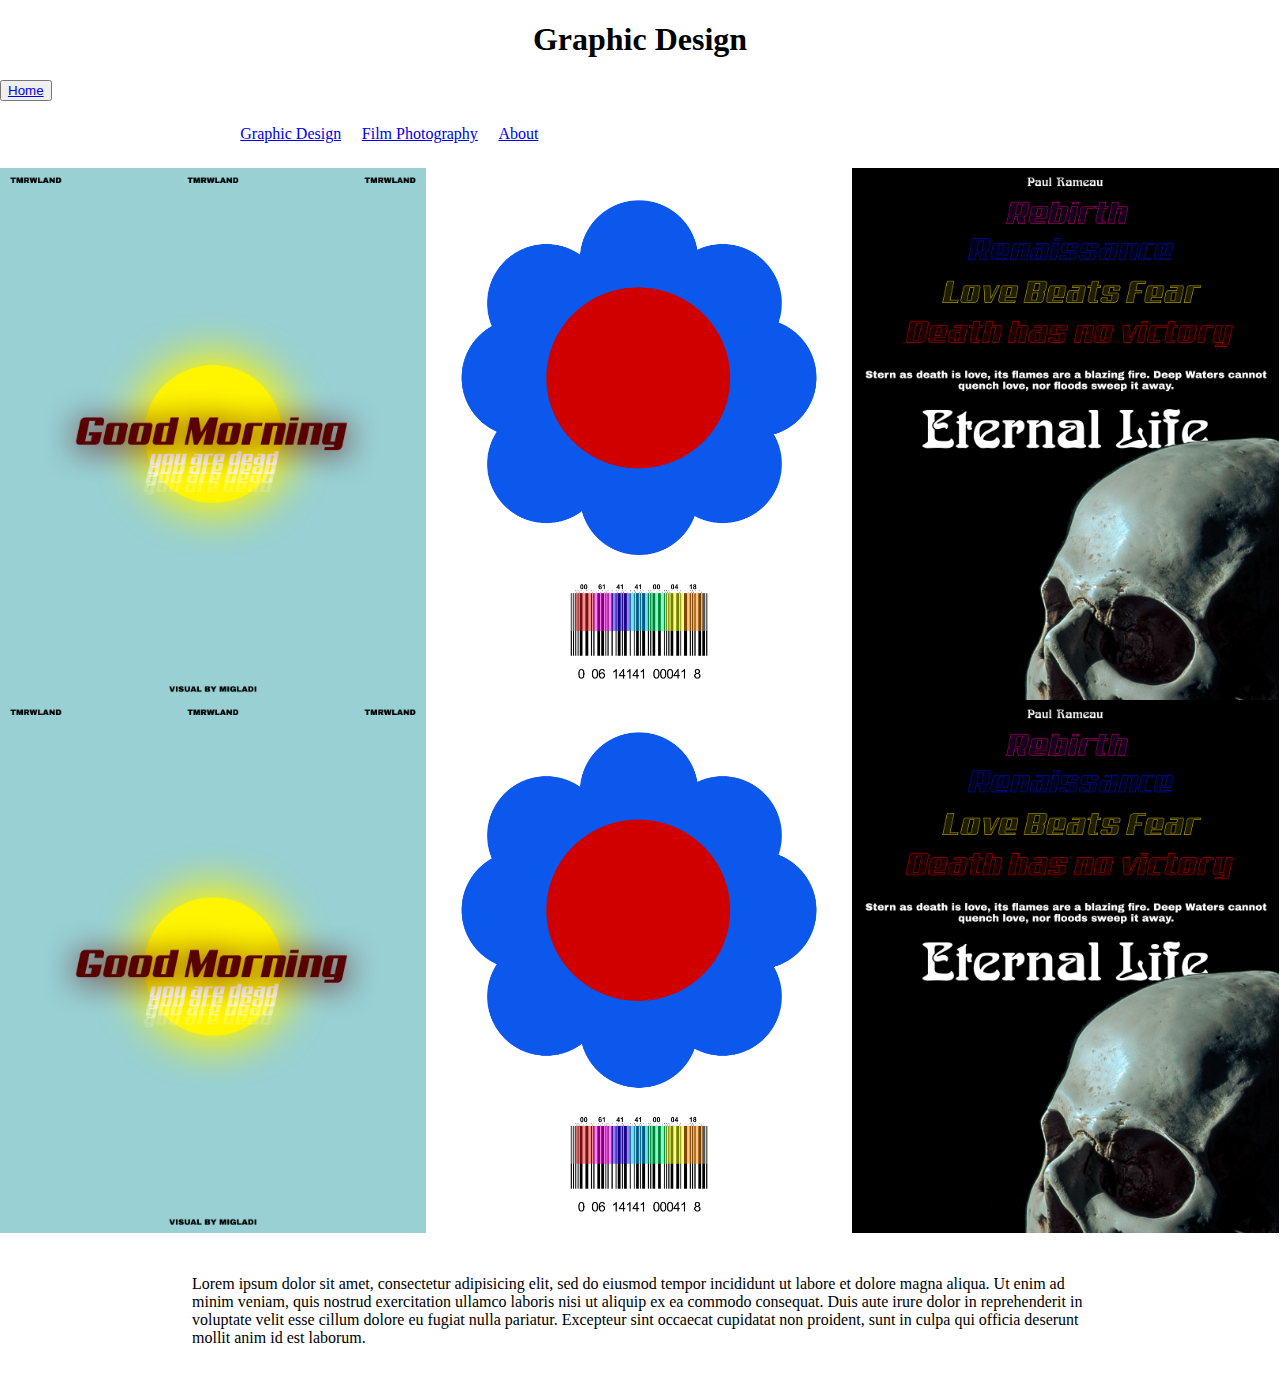
==== filmPhotography.html @ 650a717f "first commit" ====
<!DOCTYPE html>
<html>
  <head>
    <meta charset="utf-8">
    <link rel="stylesheet" href="css/main.css">
    <!-- <script type="text/javascript" src="js/main.js"/> -->
    <title>Emilio Murillo</title>
  </head>
  <body>
    <section class="hero">
      <h1>Graphic Design</h1>
      <button class="home-button"><a href="index.html">Home</a></button>
      <nav>
        <ul>
          <!-- <li><a href="uxui.html">UI/UX Design</a></li> -->
          <li><a href="graphDesign.html">Graphic Design</a></li>
          <li><a href="filmPhotography.html">Film Photography</a></li>
          <li><a href="#about">About</a></li>
        </ul>
      </nav>
      <div class="img-container">
        <img src="img/GMT.png" alt="">
        <img src="img/tekashi.png" alt="">
        <img src="img/VZ.png" alt="">
      </div>
      <div class="img-container">
        <img src="img/GMT.png" alt="">
        <img src="img/tekashi.png" alt="">
        <img src="img/VZ.png" alt="">
      </div>
      <div class="info">
        <p>Lorem ipsum dolor sit amet, consectetur adipisicing elit, sed do eiusmod tempor incididunt ut labore et dolore magna aliqua. Ut enim ad minim veniam, quis nostrud exercitation ullamco laboris nisi ut aliquip ex ea commodo consequat. Duis aute irure dolor in reprehenderit in voluptate velit esse cillum dolore eu fugiat nulla pariatur. Excepteur sint occaecat cupidatat non proident, sunt in culpa qui officia deserunt mollit anim id est laborum.</p>
      </div>
    </section>
    <section class="middle-section">

    </section>
    <section class="footer">

    </section>

  </body>



</html>
---- css/main.css ----
body{
  display:block;
  margin: 0;
}
footer{
  clear: both;
}
/* Start Welcome Page CSS*/

main {
  width: 100%;
  max-height: 100vh;
  overflow: hidden;

}
main h1 {
  display: block;
  position: absolute;
  font-family: aero;
  color: white;
  font-size: 100px;
  margin-left: 12%;
  margin-top: 2%;
  letter-spacing: 3px;
}
main img{
  display: block;
  max-width: 80%;
  margin: 0 auto;
}
main nav {
  width: 65%;
  position: absolute;
  margin: 113px;
}
main nav ul {
  width: 100%;
}
main nav ul li {
  display: inline-block;
  padding: 1%;
  font-family: ariel;
  font-weight: lighter;
  letter-spacing: 2px;
  font-size: 20px;
}
main nav ul a {
  text-decoration: none;
  color: white;
}
section.about {
  width: 100%;
  clear: both;
  min-height: 100vh;
}
section.about h2 {
  display: block;
  margin: 0 auto;
  width: 25%;
  text-align: center;
  padding-top: 15%;
  padding-bottom: 2%;
}
section.about p {
  width: 60%;
  display: block;
  margin: 0 auto;
  padding-bottom: 5%;
  font-size: 30px;

}

/* End Welcome Page CSS*/

section.footer h4{
  text-align: center;
}
section{
  float: left;
  width: 100%;
  /*border: 1px solid black;*/
}
div{
  clear: both;
}
section.hero nav {
  width: 65%;
  margin-left: 15%;
}
section.hero nav ul{
  width: 100%;
}
section.hero nav ul li {
  display: inline-block;
  padding: 1%;
}
section.hero h1{
  text-align: center;
}
section div {
  max-height: 100vh;

}
section div img {
  max-width: 33.3%;
  overflow: hidden;
  float: left;
}
section.hero div.info {
  width: 70%;
  margin: 0 auto;
  padding: 2%;
}
section.hero section.info p {
  text-align: left;
}
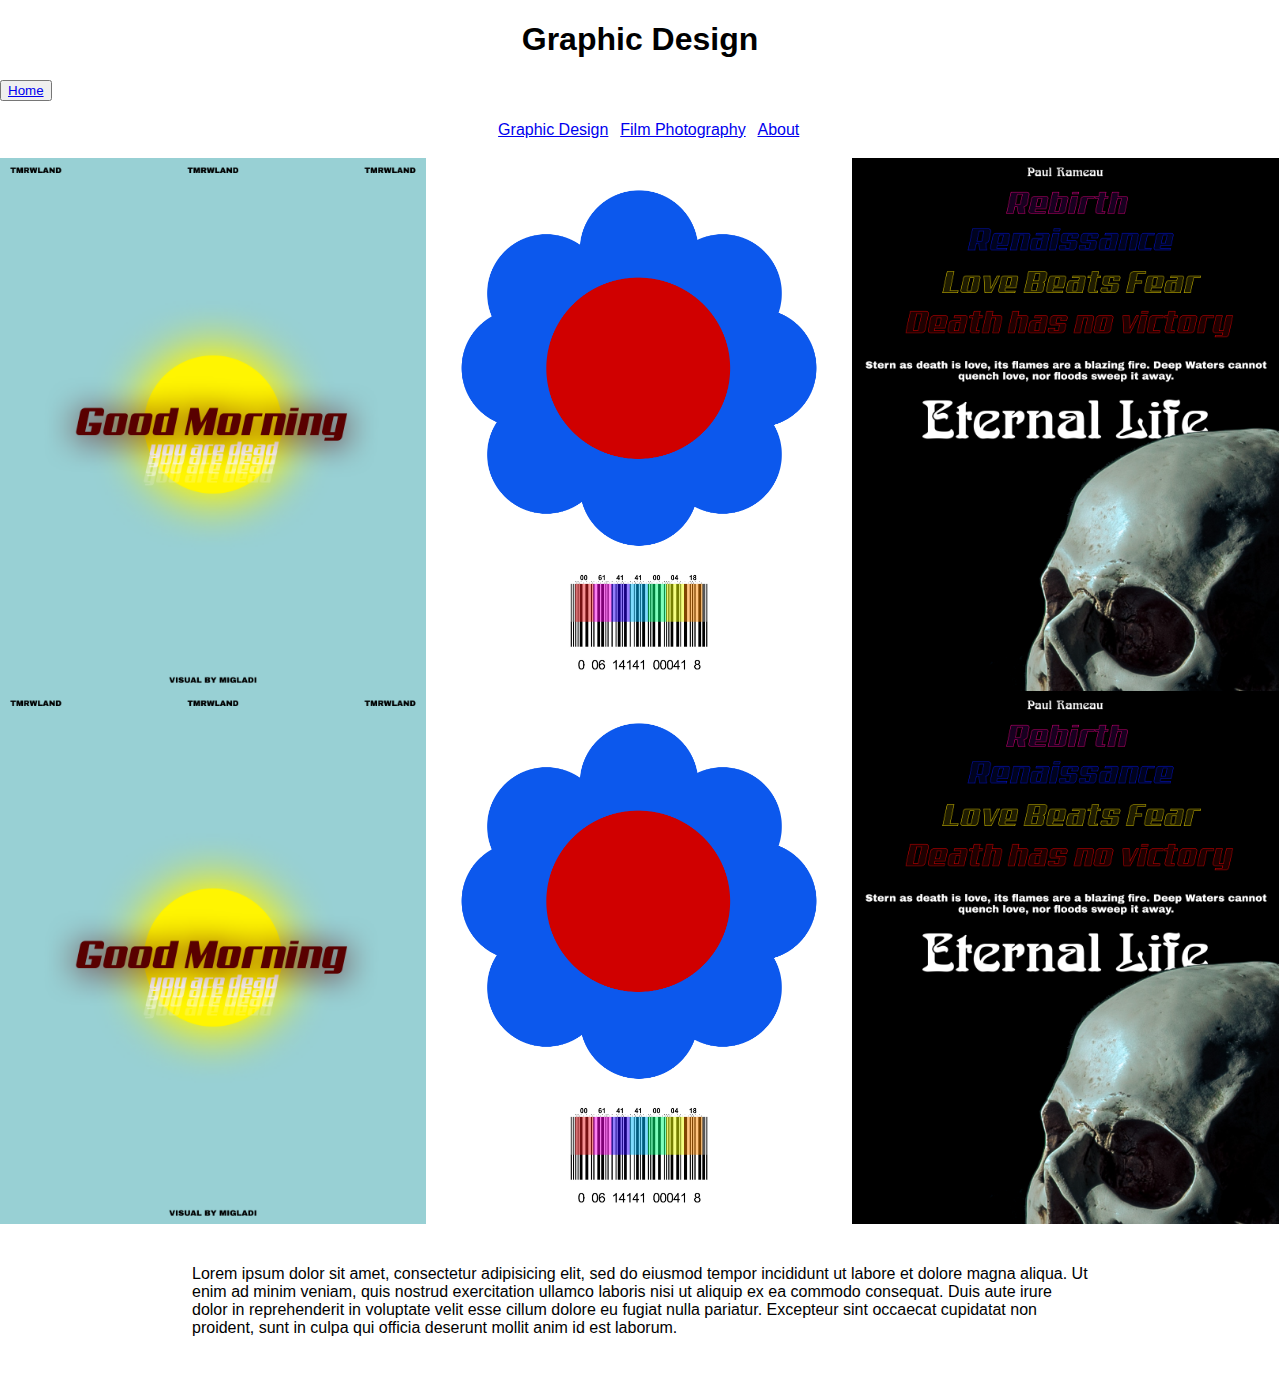
==== commit f5551659: "adding favicon and setting up film portolfio page" ====
--- a/filmPhotography.html
+++ b/filmPhotography.html
@@ -3,6 +3,8 @@
   <head>
     <meta charset="utf-8">
     <link rel="stylesheet" href="css/main.css">
+    <link rel="icon" type="image/png"
+     href="img/color-split.ico" />
     <!-- <script type="text/javascript" src="js/main.js"/> -->
     <title>Emilio Murillo</title>
   </head>
--- a/css/main.css
+++ b/css/main.css
@@ -1,6 +1,7 @@
 body{
-  display:block;
+  display: block;
   margin: 0;
+  font-family: sans-serif;
 }
 footer{
   clear: both;
@@ -10,48 +11,67 @@
 main {
   width: 100%;
   max-height: 100vh;
-  overflow: hidden;
+  float: left;
+
+}
+.hero-sec {
+  width: 50%;
+  float: left;
+  max-height: 70vh;
+  margin-left: 24%;
+  text-align: -webkit-center;
 
 }
 main h1 {
   display: block;
-  position: absolute;
-  font-family: aero;
-  color: white;
+  /*position: absolute;*/
+  font-family: helvetica;
+  color: black;
   font-size: 100px;
-  margin-left: 12%;
+  margin: 0;
+  margin-top: 33%;
+  /*margin-left: 12%;
   margin-top: 2%;
-  letter-spacing: 3px;
+  letter-spacing: 3px;*/
 }
-main img{
+main h1:hover {
+  color: blue;
+  cursor: crosshair;
+}
+/*main img{
   display: block;
-  max-width: 80%;
+  max-width: 100%;
   margin: 0 auto;
-}
+}*/
 main nav {
-  width: 65%;
-  position: absolute;
-  margin: 113px;
+  width: 75%;
+  /*position: absolute;*/
+
 }
 main nav ul {
   width: 100%;
+  padding: 0px;
 }
 main nav ul li {
   display: inline-block;
-  padding: 1%;
   font-family: ariel;
   font-weight: lighter;
   letter-spacing: 2px;
   font-size: 20px;
+  margin-left: 30px;
 }
 main nav ul a {
   text-decoration: none;
-  color: white;
+  color: black;
 }
+main nav ul a:hover {
+  color: grey;
+}
+
 section.about {
   width: 100%;
   clear: both;
-  min-height: 100vh;
+  max-height: 100vh;
 }
 section.about h2 {
   display: block;
@@ -60,13 +80,15 @@
   text-align: center;
   padding-top: 15%;
   padding-bottom: 2%;
+  font-family: helvetica;
 }
 section.about p {
   width: 60%;
   display: block;
   margin: 0 auto;
   padding-bottom: 5%;
-  font-size: 30px;
+  font-size: 20px;
+  padding-top: 25%;
 
 }
 
@@ -84,8 +106,8 @@
   clear: both;
 }
 section.hero nav {
-  width: 65%;
-  margin-left: 15%;
+  width: 29%;
+  margin: 0 auto;
 }
 section.hero nav ul{
   width: 100%;
@@ -114,3 +136,7 @@
 section.hero section.info p {
   text-align: left;
 }
+/* Smartphones (portrait) ----------- */
+@media only screen and (max-width : 320px) {
+
+}
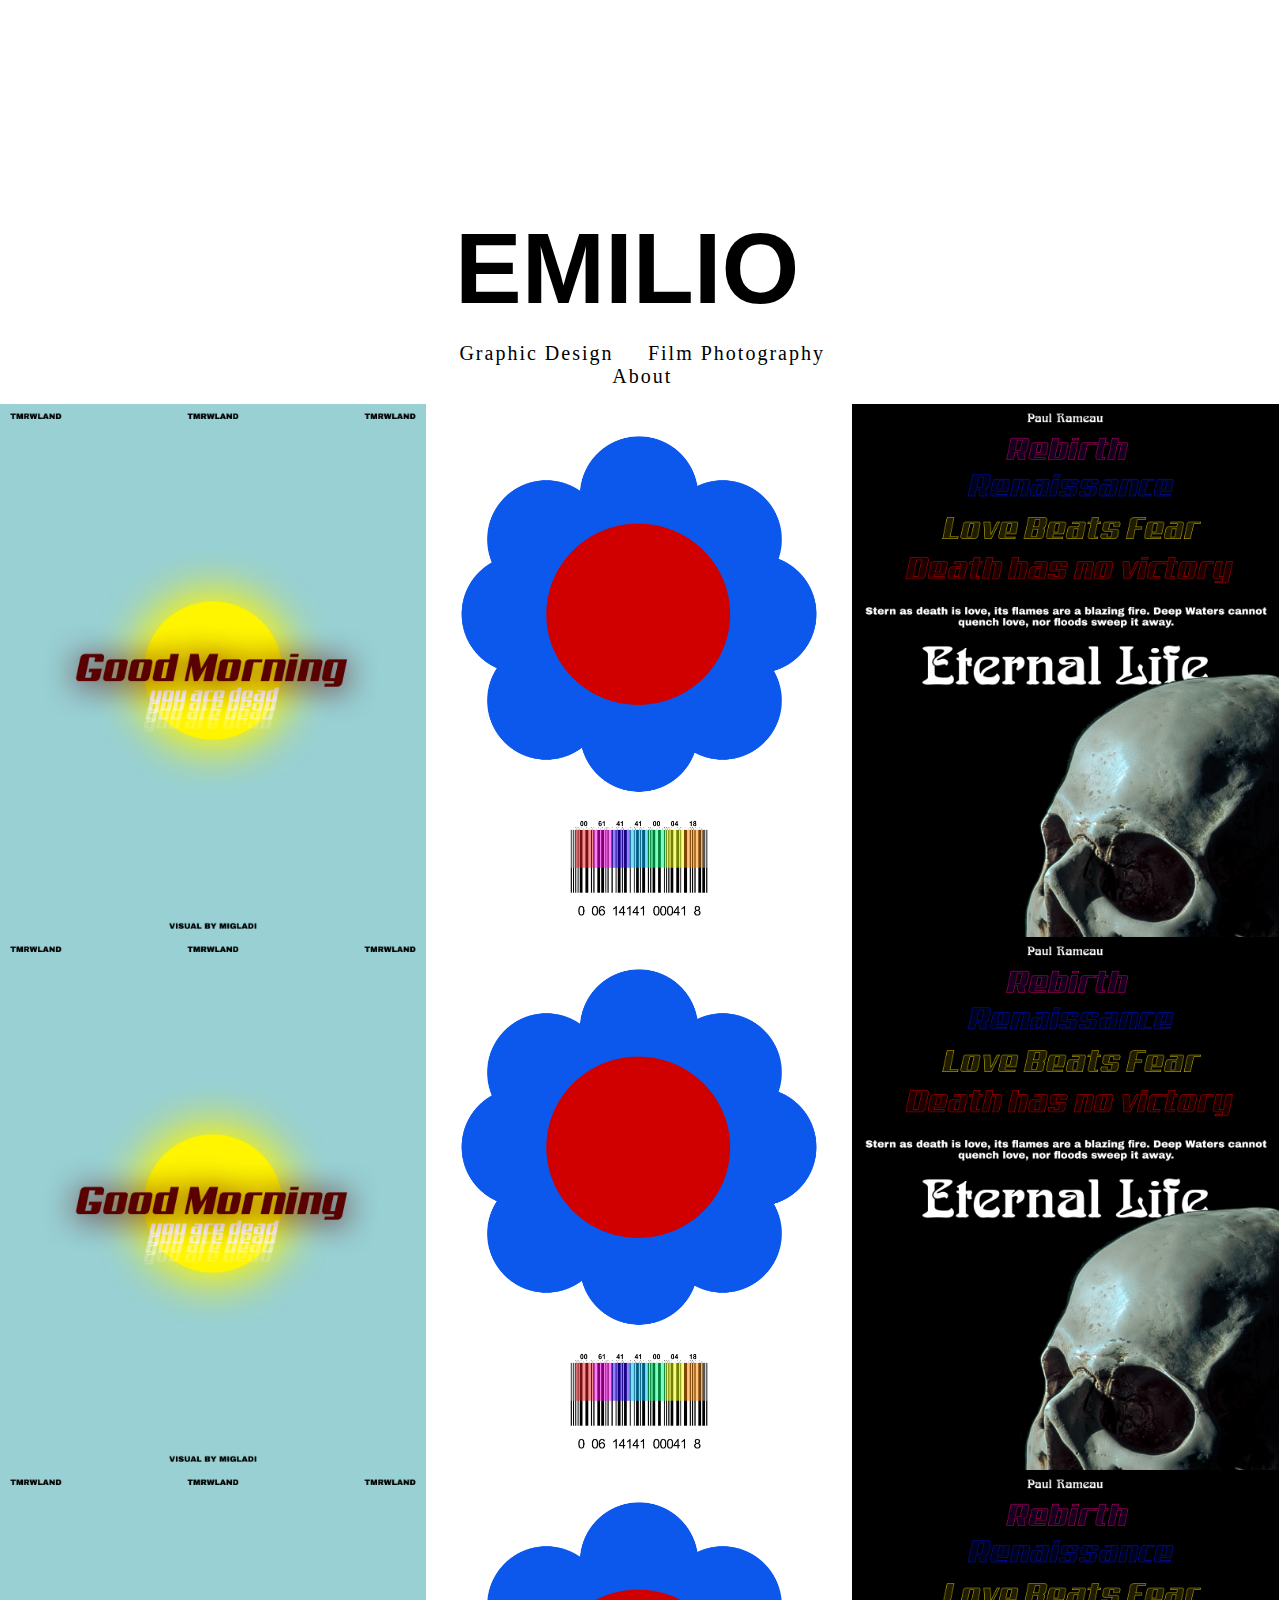
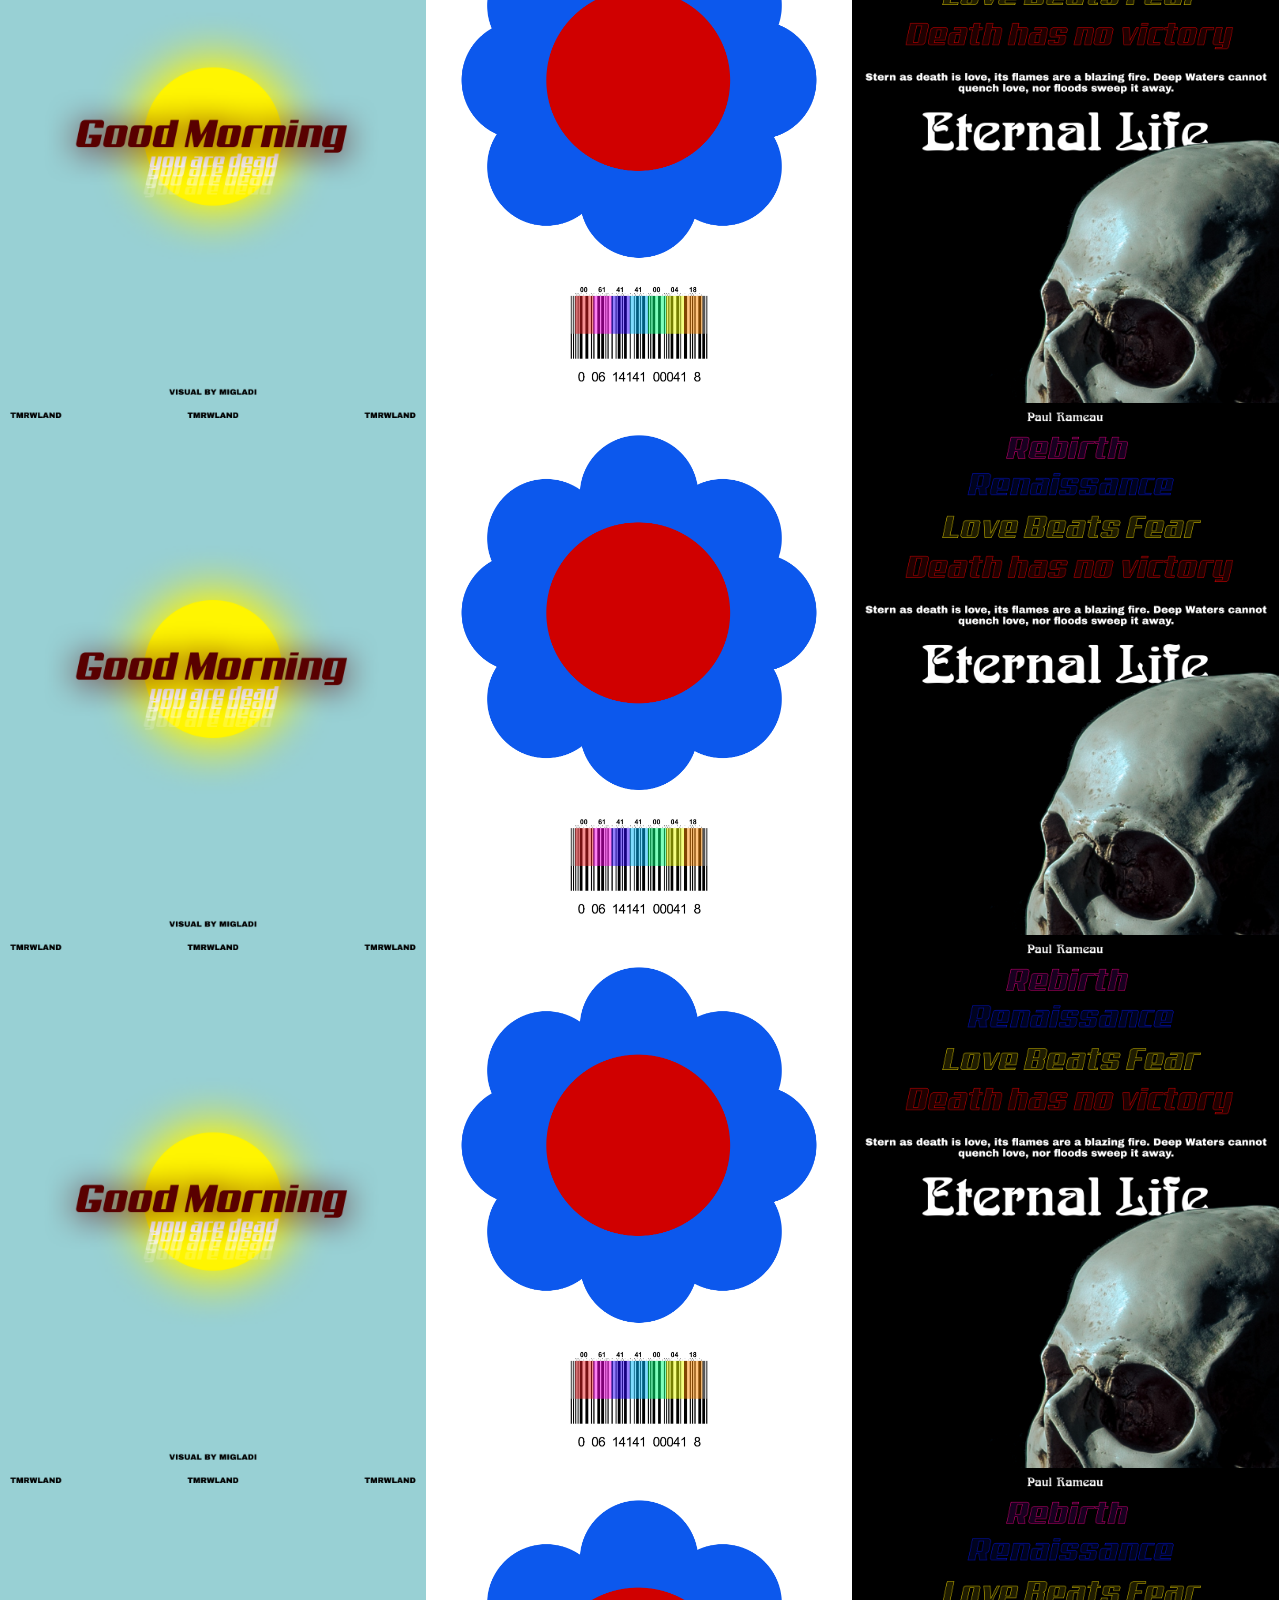
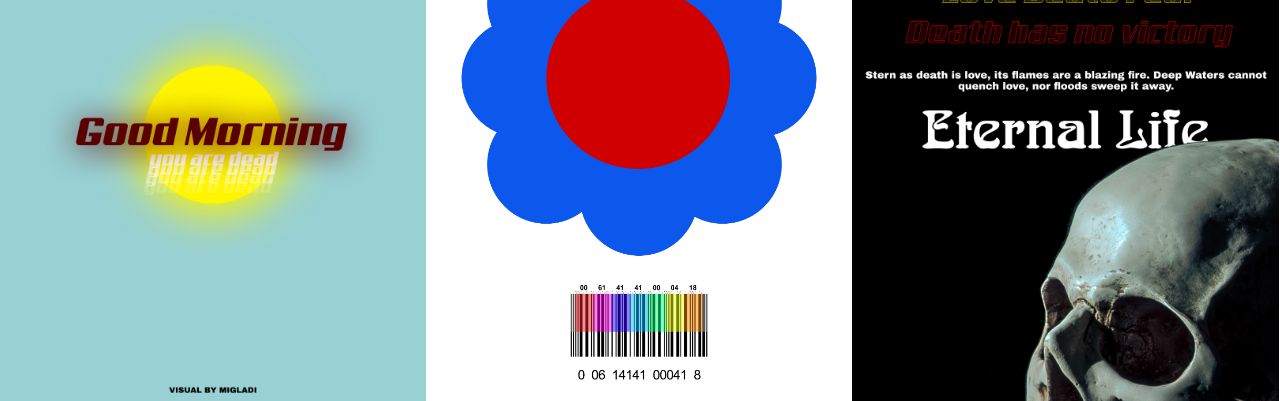
==== commit 24388c5c: "adding hero welcome animations" ====
--- a/filmPhotography.html
+++ b/filmPhotography.html
@@ -9,12 +9,71 @@
     <title>Emilio Murillo</title>
   </head>
   <body>
-    <section class="hero">
+    <main>
+      <section class="hero-sec">
+        <h1>EMILIO</h1>
+        <nav>
+          <ul>
+            <!-- <li><a href="uxui.html">UI/UX Design</a></li> -->
+            <li><a href="graphDesign.html">Graphic Design</a></li>
+            <li><a href="filmPhotography.html">Film Photography</a></li>
+            <li><a href="index.html#about">About</a></li>
+          </ul>
+        </nav>
+      </section>
+      <!-- <img src="img/hero.png" alt=""> -->
+    </main>
+    <div class="img-container">
+      <img src="img/GMT.png" alt="">
+      <img src="img/tekashi.png" alt="">
+      <img src="img/VZ.png" alt="">
+    </div>
+    <div class="img-container">
+      <img src="img/GMT.png" alt="">
+      <img src="img/tekashi.png" alt="">
+      <img src="img/VZ.png" alt="">
+    </div><div class="img-container">
+      <img src="img/GMT.png" alt="">
+      <img src="img/tekashi.png" alt="">
+      <img src="img/VZ.png" alt="">
+    </div>
+    <div class="img-container">
+      <img src="img/GMT.png" alt="">
+      <img src="img/tekashi.png" alt="">
+      <img src="img/VZ.png" alt="">
+    </div><div class="img-container">
+      <img src="img/GMT.png" alt="">
+      <img src="img/tekashi.png" alt="">
+      <img src="img/VZ.png" alt="">
+    </div>
+    <div class="img-container">
+      <img src="img/GMT.png" alt="">
+      <img src="img/tekashi.png" alt="">
+      <img src="img/VZ.png" alt="">
+    </div>
+
+
+
+
+
+
+
+
+
+
+
+
+
+
+
+
+
+    <!-- <section class="hero">
       <h1>Graphic Design</h1>
       <button class="home-button"><a href="index.html">Home</a></button>
       <nav>
         <ul>
-          <!-- <li><a href="uxui.html">UI/UX Design</a></li> -->
+          <li><a href="uxui.html">UI/UX Design</a></li>
           <li><a href="graphDesign.html">Graphic Design</a></li>
           <li><a href="filmPhotography.html">Film Photography</a></li>
           <li><a href="#about">About</a></li>
@@ -39,7 +98,7 @@
     </section>
     <section class="footer">
 
-    </section>
+    </section> -->
 
   </body>
 
--- a/css/main.css
+++ b/css/main.css
@@ -123,7 +123,7 @@
   max-height: 100vh;
 
 }
-section div img {
+.img-container img {
   max-width: 33.3%;
   overflow: hidden;
   float: left;
@@ -136,7 +136,35 @@
 section.hero section.info p {
   text-align: left;
 }
+
+@keyframes fadeInDown {
+  from {
+    opacity: 0;
+    -webkit-transform: translate3d(0, -100%, 0);
+    transform: translate3d(0, -100%, 0);
+  }
+
+  to {
+    opacity: 1;
+    -webkit-transform: none;
+    transform: none;
+  }
+}
+
+.fadeInDown {
+  -webkit-animation-name: fadeInDown;
+  animation-name: fadeInDown;
+  animation-duration: 4s;
+}
+
+
+
 /* Smartphones (portrait) ----------- */
-@media only screen and (max-width : 320px) {
-
+@media only screen and (max-width: 600px) {
+  main section.hero-sec nav {
+    width: 100%;
+  }
+  .img-container img {
+    width: 100%;
+  }
 }
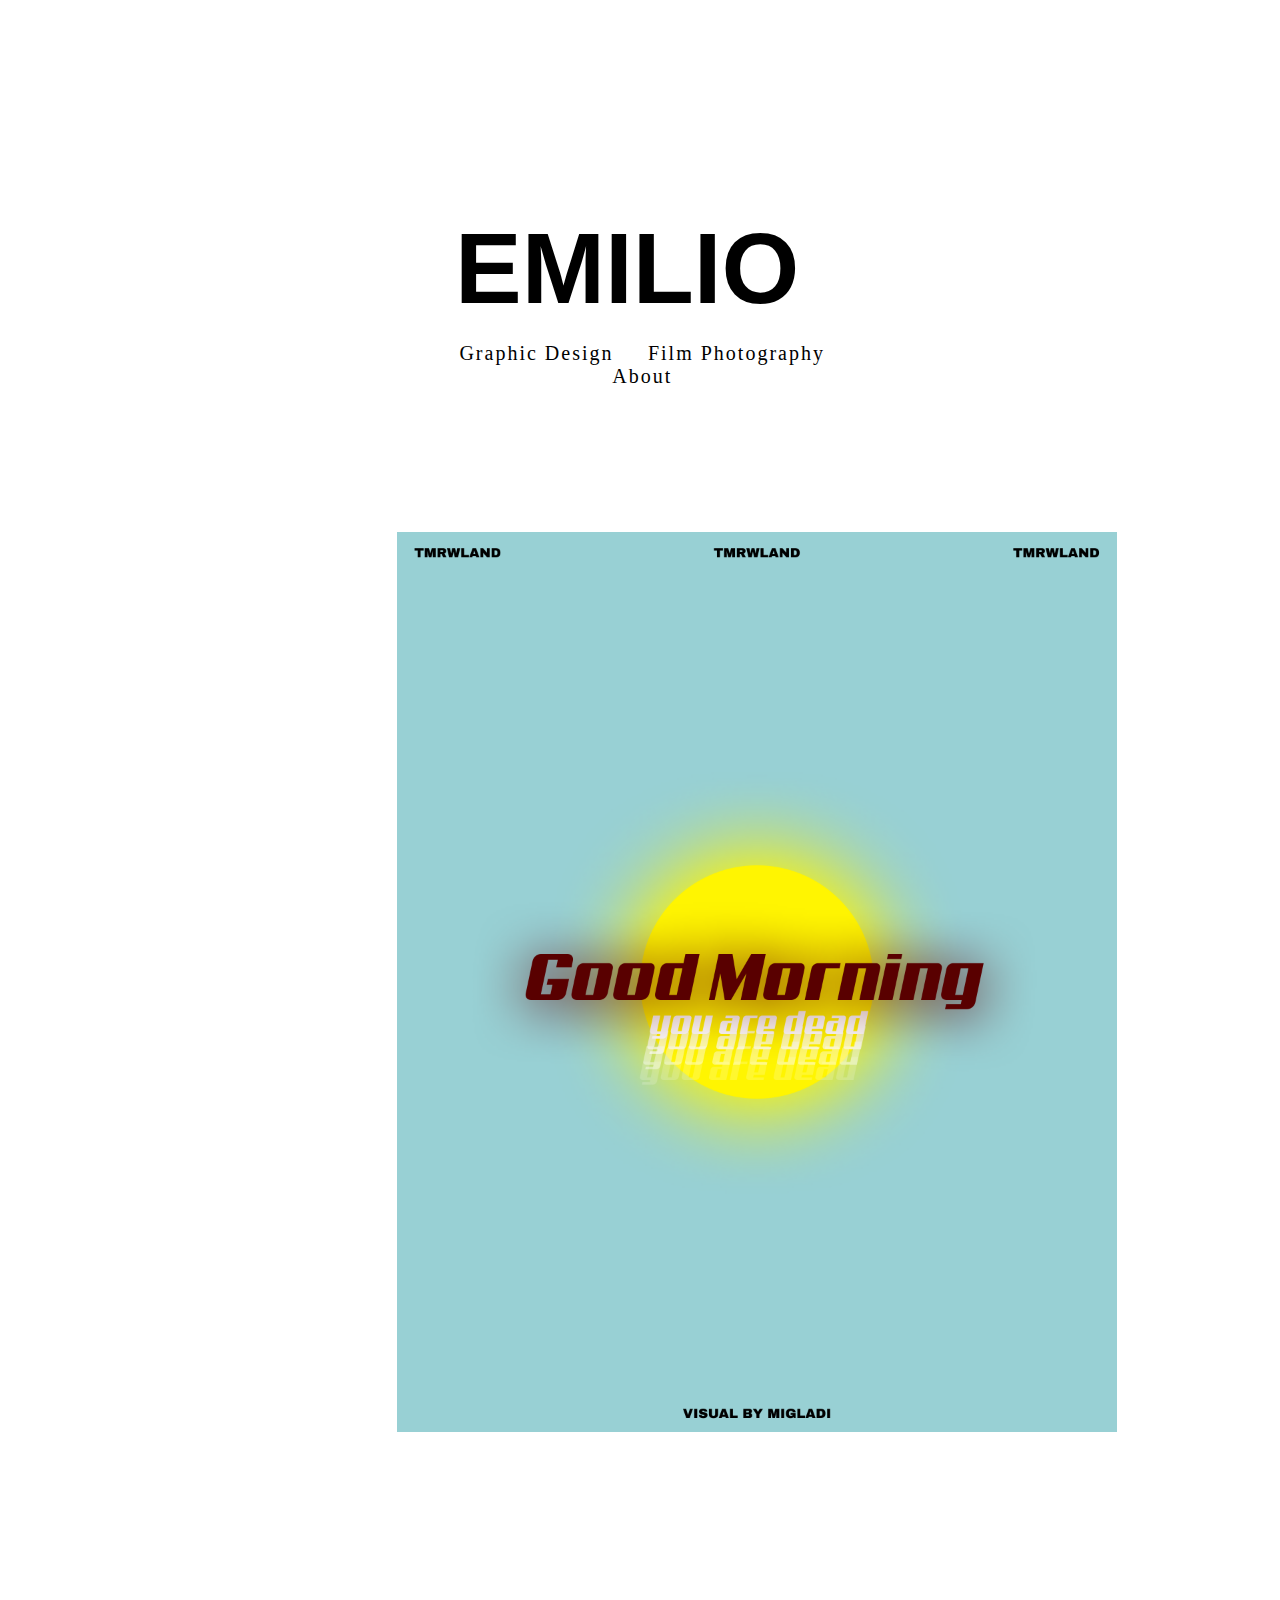
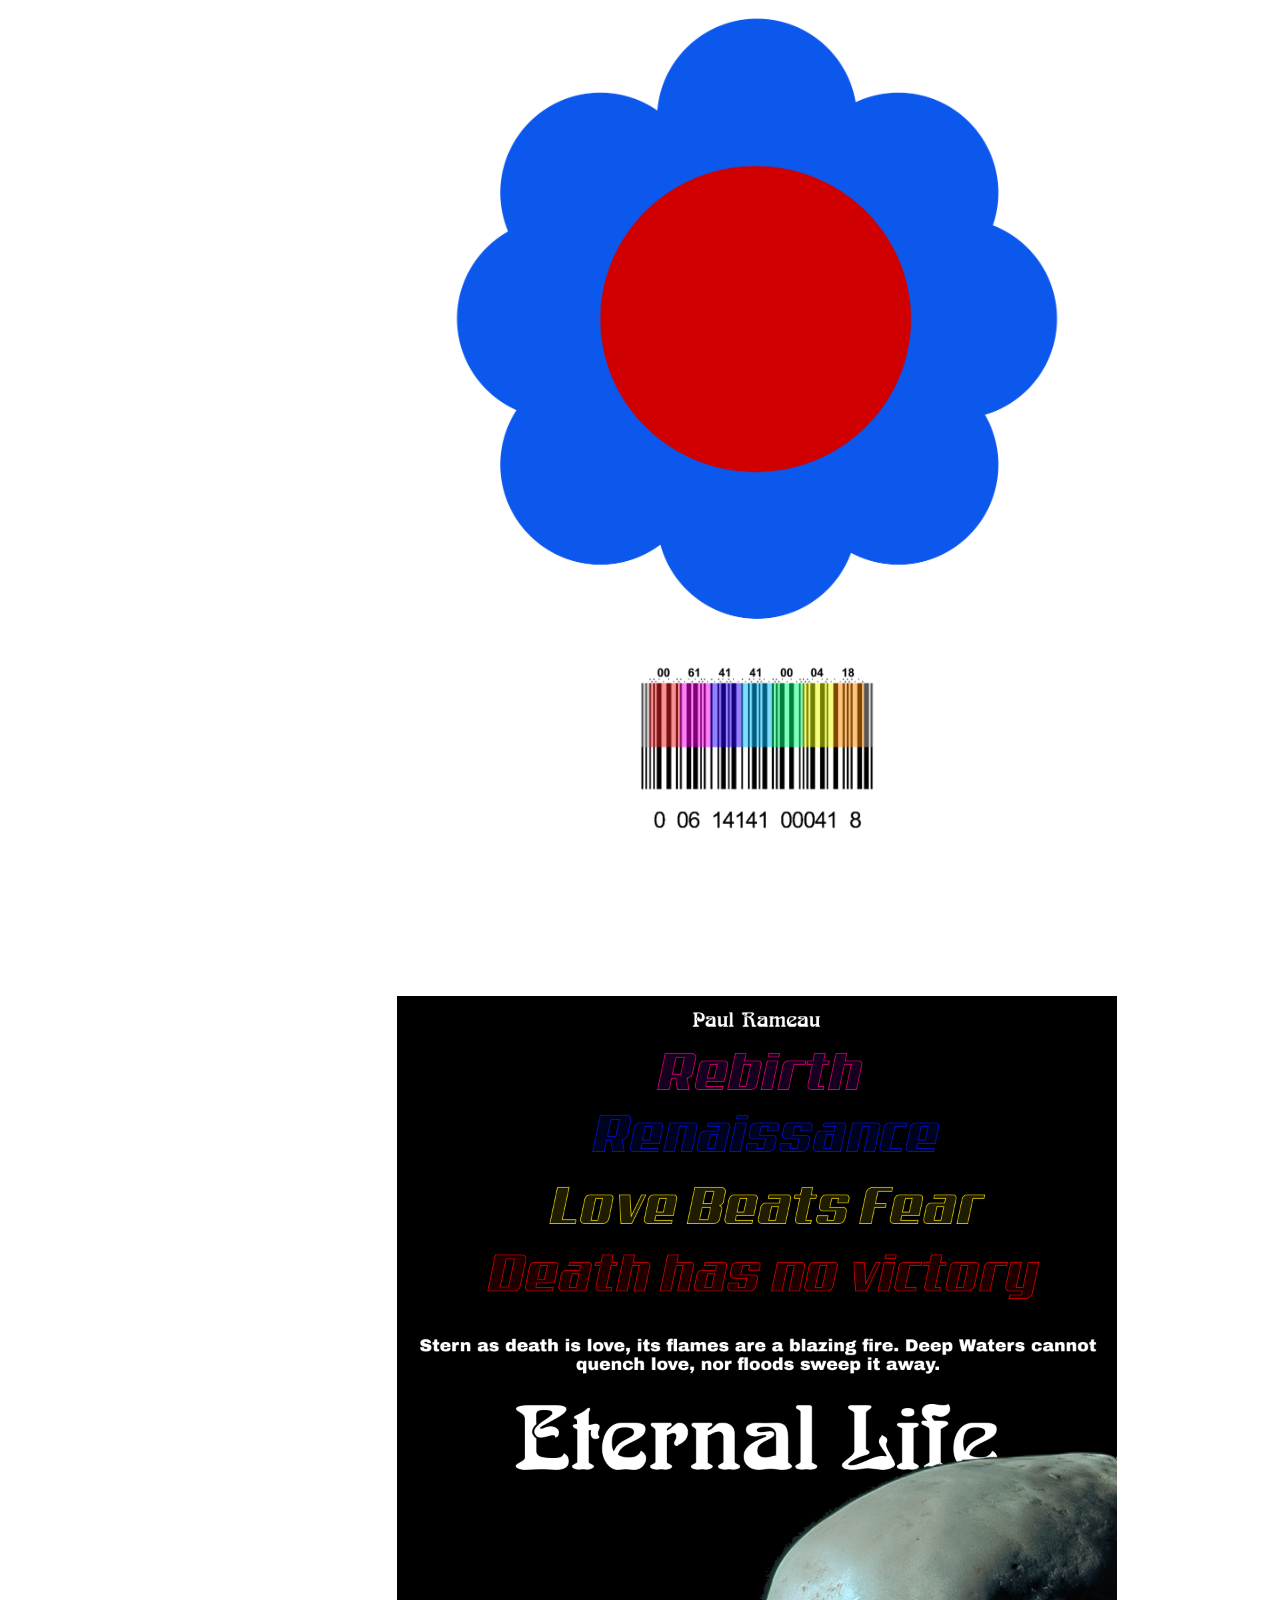
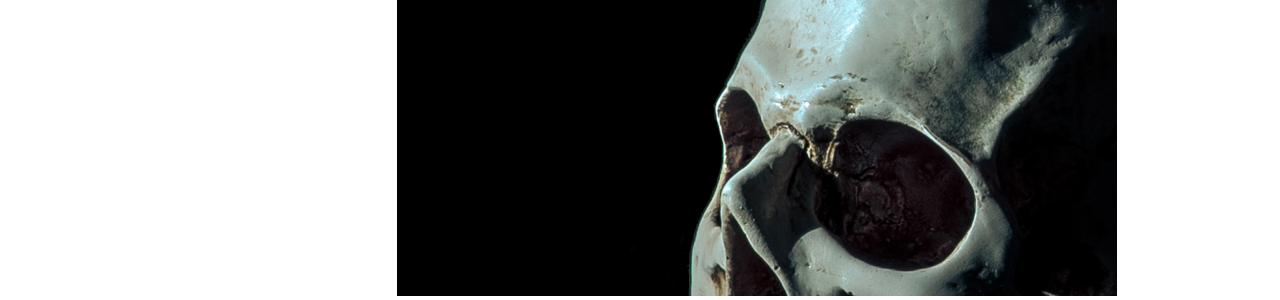
==== commit 0685cdb1: "changing film page structure" ====
--- a/filmPhotography.html
+++ b/filmPhotography.html
@@ -11,7 +11,7 @@
   <body>
     <main>
       <section class="hero-sec">
-        <h1>EMILIO</h1>
+      <h1><a href="index.html">EMILIO</a></h1>
         <nav>
           <ul>
             <!-- <li><a href="uxui.html">UI/UX Design</a></li> -->
@@ -25,32 +25,14 @@
     </main>
     <div class="img-container">
       <img src="img/GMT.png" alt="">
+    </div>
+    <div class="img-container">
       <img src="img/tekashi.png" alt="">
+    </div>
+    <div class="img-container">
       <img src="img/VZ.png" alt="">
     </div>
-    <div class="img-container">
-      <img src="img/GMT.png" alt="">
-      <img src="img/tekashi.png" alt="">
-      <img src="img/VZ.png" alt="">
-    </div><div class="img-container">
-      <img src="img/GMT.png" alt="">
-      <img src="img/tekashi.png" alt="">
-      <img src="img/VZ.png" alt="">
-    </div>
-    <div class="img-container">
-      <img src="img/GMT.png" alt="">
-      <img src="img/tekashi.png" alt="">
-      <img src="img/VZ.png" alt="">
-    </div><div class="img-container">
-      <img src="img/GMT.png" alt="">
-      <img src="img/tekashi.png" alt="">
-      <img src="img/VZ.png" alt="">
-    </div>
-    <div class="img-container">
-      <img src="img/GMT.png" alt="">
-      <img src="img/tekashi.png" alt="">
-      <img src="img/VZ.png" alt="">
-    </div>
+
 
 
 
--- a/css/main.css
+++ b/css/main.css
@@ -37,6 +37,13 @@
 main h1:hover {
   color: blue;
   cursor: crosshair;
+}
+main h1 a {
+  text-decoration: none;
+  color: black;
+}
+main h1 a:hover {
+  color: blue;
 }
 /*main img{
   display: block;
@@ -123,10 +130,16 @@
   max-height: 100vh;
 
 }
+.img-container {
+  width: 100%;
+  margin: 0 auto;
+}
 .img-container img {
-  max-width: 33.3%;
+  max-width: 100%;
   overflow: hidden;
-  float: left;
+  max-height: 100vh;
+  margin-left: 31%;
+  padding-top: 10%;
 }
 section.hero div.info {
   width: 70%;
